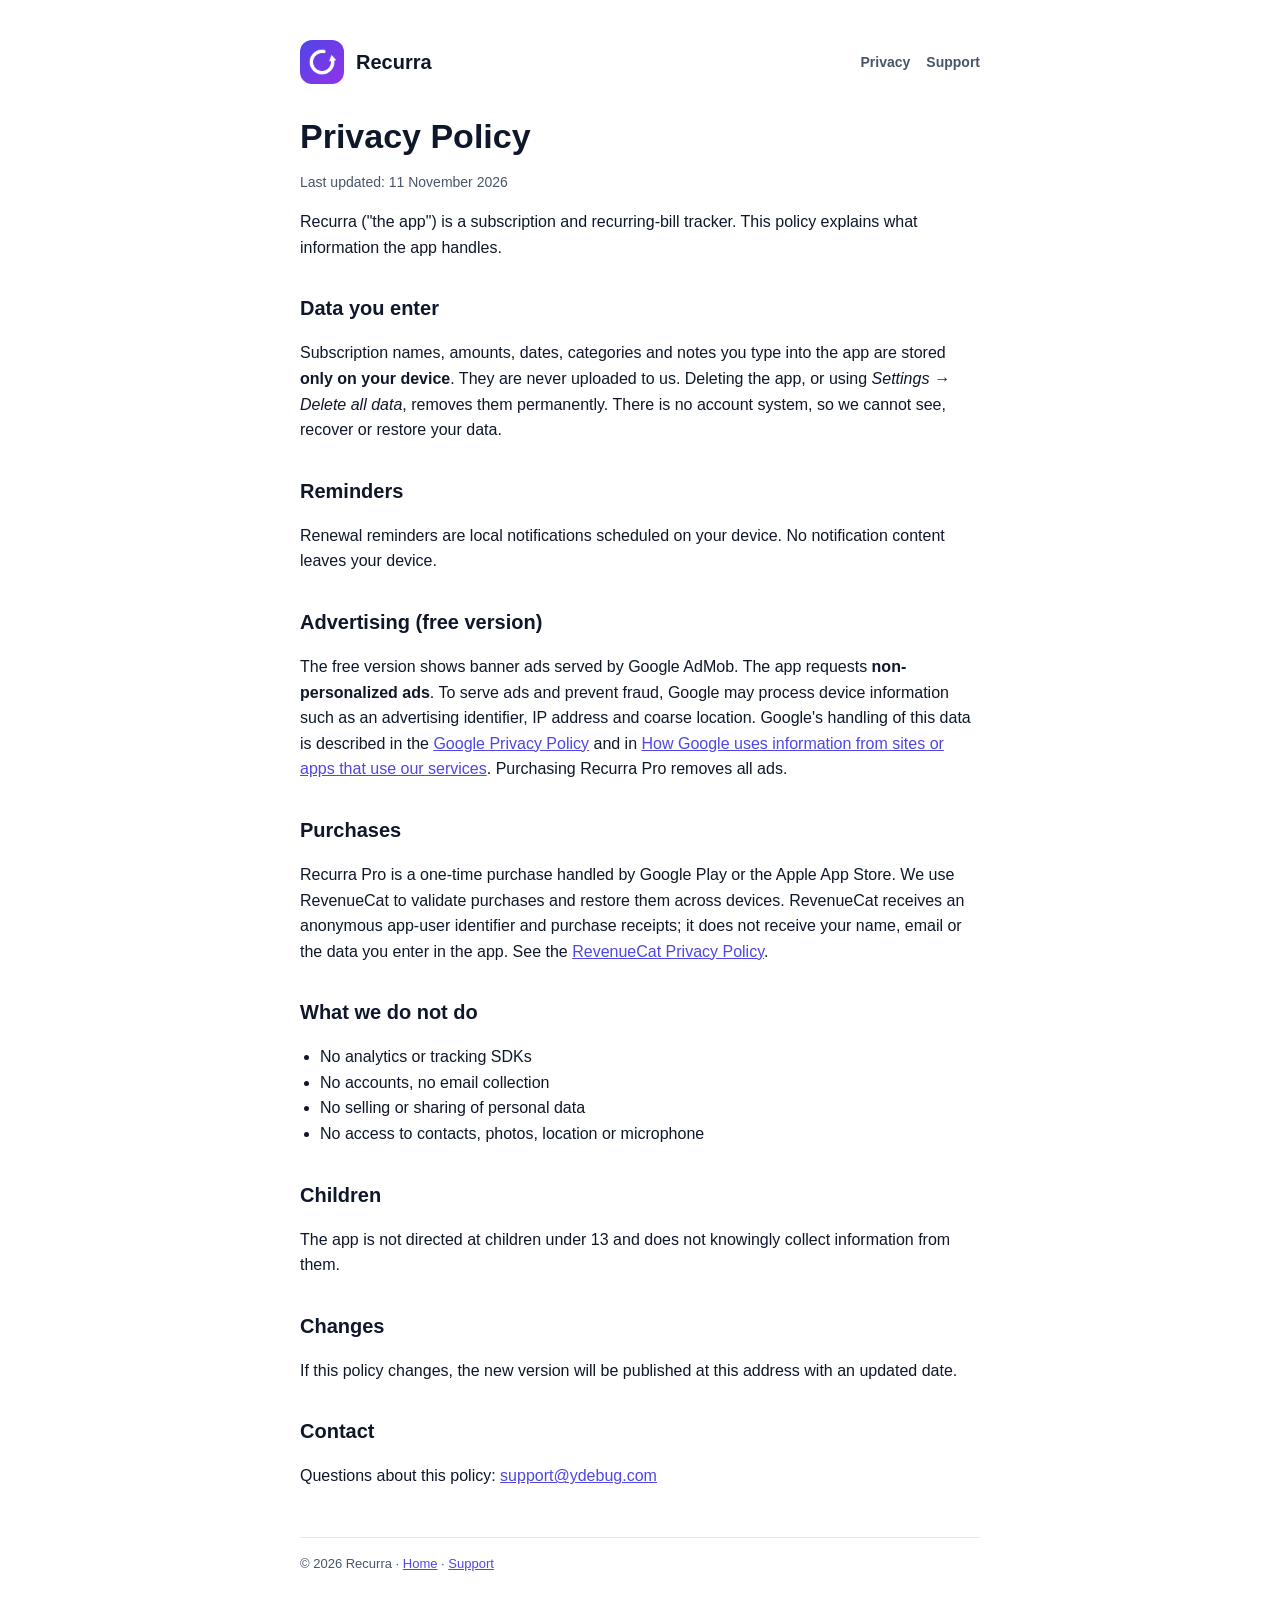
==== privacy.html @ 80aefc36 "Recurra website: landing, privacy policy and support pages Static site served by GitHub Pages. The p" ====
<!doctype html>
<html lang="en">
<head>
<meta charset="utf-8">
<meta name="viewport" content="width=device-width, initial-scale=1">
<title>Privacy Policy – Recurra</title>
<link rel="icon" href="icon.png">
<link rel="stylesheet" href="style.css">
</head>
<body>
<main>
<header><img src="icon.png" alt=""><a href="./">Recurra</a><nav style="margin-left:auto"><a href="privacy.html">Privacy</a><a href="support.html">Support</a></nav></header>
<h1>Privacy Policy</h1>
<p class="muted">Last updated: 11 November 2026</p>
<p>Recurra ("the app") is a subscription and recurring-bill tracker. This policy explains what information the app handles.</p>

<h2>Data you enter</h2>
<p>Subscription names, amounts, dates, categories and notes you type into the app are stored <strong>only on your device</strong>. They are never uploaded to us. Deleting the app, or using <em>Settings → Delete all data</em>, removes them permanently. There is no account system, so we cannot see, recover or restore your data.</p>

<h2>Reminders</h2>
<p>Renewal reminders are local notifications scheduled on your device. No notification content leaves your device.</p>

<h2>Advertising (free version)</h2>
<p>The free version shows banner ads served by Google AdMob. The app requests <strong>non-personalized ads</strong>. To serve ads and prevent fraud, Google may process device information such as an advertising identifier, IP address and coarse location. Google's handling of this data is described in the <a href="https://policies.google.com/privacy">Google Privacy Policy</a> and in <a href="https://policies.google.com/technologies/partner-sites">How Google uses information from sites or apps that use our services</a>. Purchasing Recurra Pro removes all ads.</p>

<h2>Purchases</h2>
<p>Recurra Pro is a one-time purchase handled by Google Play or the Apple App Store. We use RevenueCat to validate purchases and restore them across devices. RevenueCat receives an anonymous app-user identifier and purchase receipts; it does not receive your name, email or the data you enter in the app. See the <a href="https://www.revenuecat.com/privacy">RevenueCat Privacy Policy</a>.</p>

<h2>What we do not do</h2>
<ul>
<li>No analytics or tracking SDKs</li>
<li>No accounts, no email collection</li>
<li>No selling or sharing of personal data</li>
<li>No access to contacts, photos, location or microphone</li>
</ul>

<h2>Children</h2>
<p>The app is not directed at children under 13 and does not knowingly collect information from them.</p>

<h2>Changes</h2>
<p>If this policy changes, the new version will be published at this address with an updated date.</p>

<h2>Contact</h2>
<p>Questions about this policy: <a href="mailto:support@ydebug.com">support@ydebug.com</a></p>

<footer>© 2026 Recurra · <a href="./">Home</a> · <a href="support.html">Support</a></footer>
</main>
</body>
</html>
---- style.css ----
:root { --bg:#ffffff; --fg:#0f172a; --muted:#475569; --accent:#4F46E5; --card:#f1f5f9; --border:#e2e8f0; }
@media (prefers-color-scheme: dark) { :root { --bg:#0B0F1A; --fg:#e5e7eb; --muted:#9ca3af; --accent:#818cf8; --card:#151b2b; --border:#1f2937; } }
* { box-sizing: border-box; }
body { margin:0; background:var(--bg); color:var(--fg); font:16px/1.6 -apple-system,BlinkMacSystemFont,"Segoe UI",Roboto,Helvetica,Arial,sans-serif; }
main { max-width:720px; margin:0 auto; padding:40px 20px 64px; }
header { display:flex; align-items:center; gap:12px; margin-bottom:32px; }
header img { width:44px; height:44px; border-radius:12px; }
header a { color:inherit; text-decoration:none; font-weight:700; font-size:20px; }
nav a { color:var(--muted); text-decoration:none; margin-left:16px; font-size:14px; }
nav a:hover, a:hover { color:var(--accent); }
h1 { font-size:34px; line-height:1.2; margin:0 0 8px; }
h2 { font-size:20px; margin:32px 0 8px; }
p, li { color:var(--fg); }
.lead { font-size:18px; color:var(--muted); }
.card { background:var(--card); border:1px solid var(--border); border-radius:16px; padding:20px 24px; margin:16px 0; }
.muted { color:var(--muted); font-size:14px; }
a { color:var(--accent); }
ul { padding-left:20px; }
footer { margin-top:48px; color:var(--muted); font-size:13px; border-top:1px solid var(--border); padding-top:16px; }
.btn { display:inline-block; background:var(--accent); color:#fff !important; padding:12px 20px; border-radius:12px; text-decoration:none; font-weight:600; }
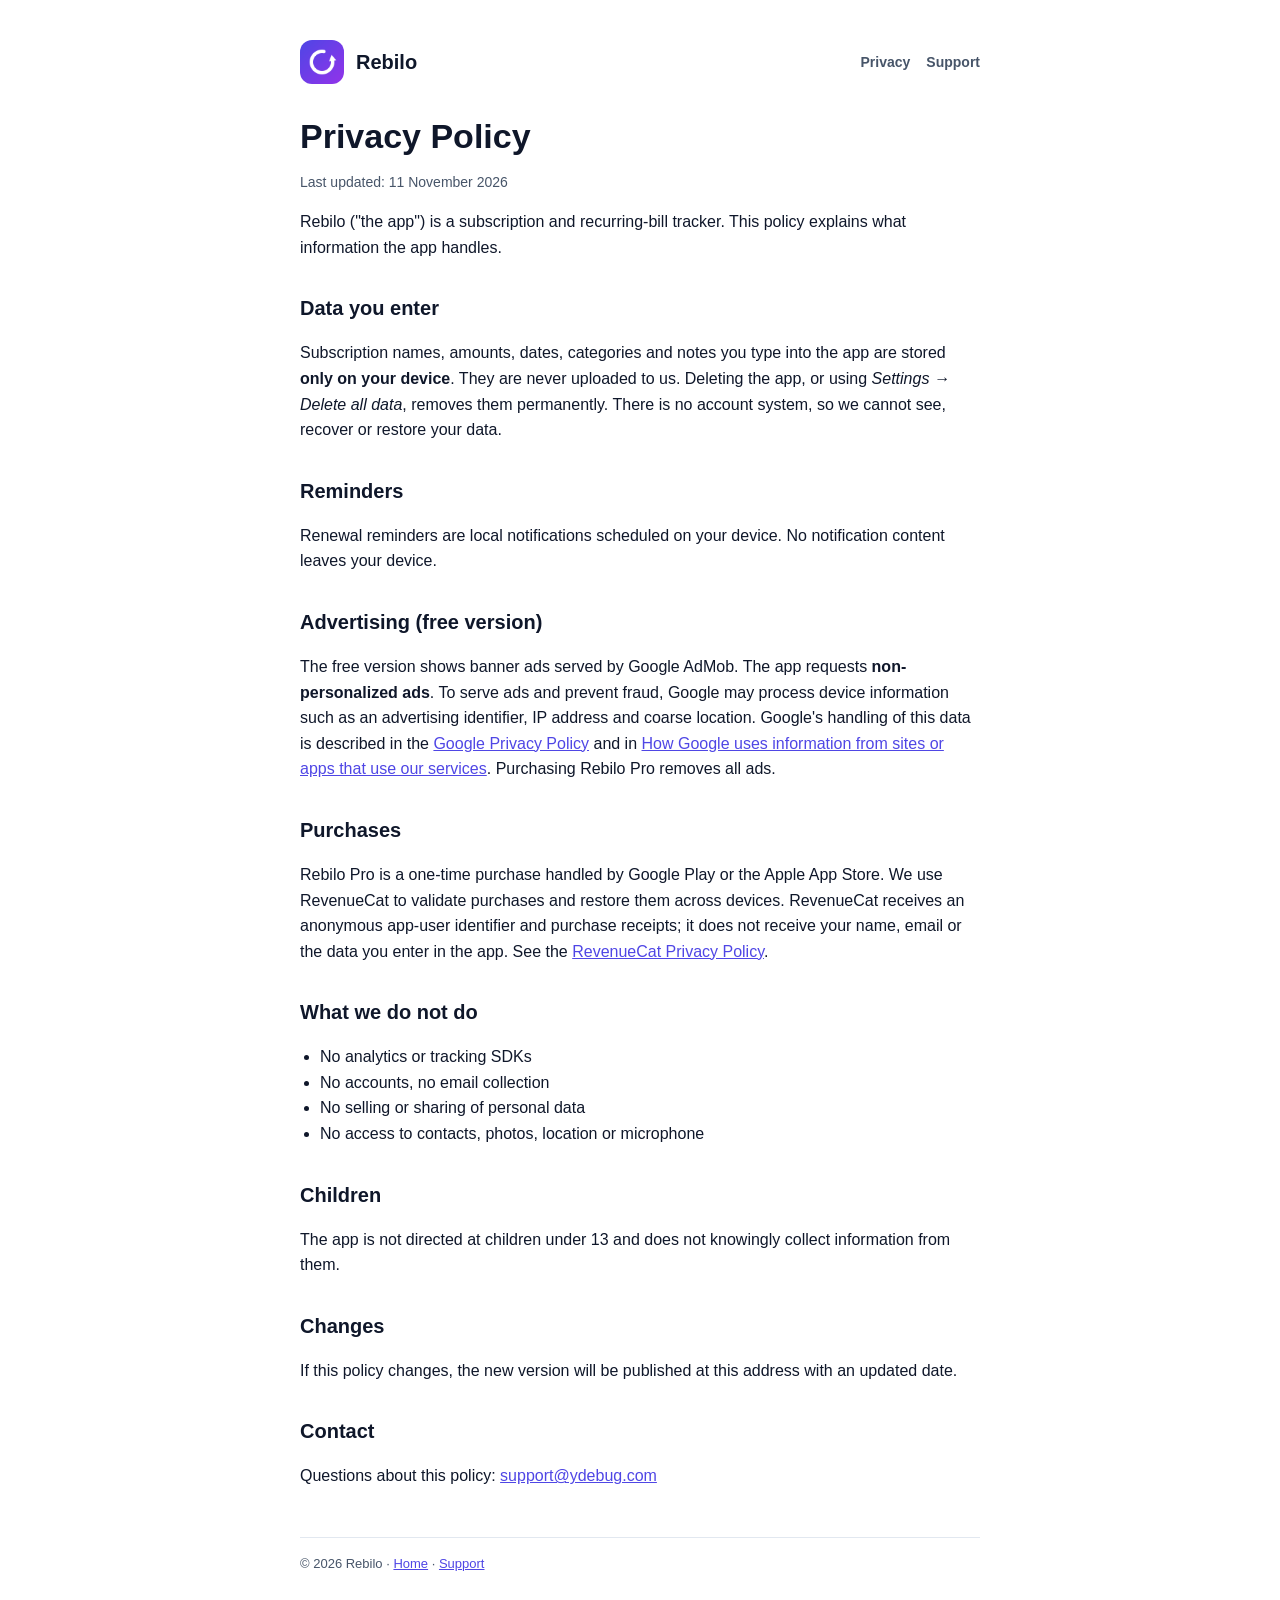
==== commit 14fa2a35: "Rename app to Rebilo in site text Co-Authored-By: Claude Sonnet 5.5 <noreply@anthropic.com>" ====
--- a/privacy.html
+++ b/privacy.html
@@ -3,16 +3,16 @@
 <head>
 <meta charset="utf-8">
 <meta name="viewport" content="width=device-width, initial-scale=1">
-<title>Privacy Policy – Recurra</title>
+<title>Privacy Policy – Rebilo</title>
 <link rel="icon" href="icon.png">
 <link rel="stylesheet" href="style.css">
 </head>
 <body>
 <main>
-<header><img src="icon.png" alt=""><a href="./">Recurra</a><nav style="margin-left:auto"><a href="privacy.html">Privacy</a><a href="support.html">Support</a></nav></header>
+<header><img src="icon.png" alt=""><a href="./">Rebilo</a><nav style="margin-left:auto"><a href="privacy.html">Privacy</a><a href="support.html">Support</a></nav></header>
 <h1>Privacy Policy</h1>
 <p class="muted">Last updated: 11 November 2026</p>
-<p>Recurra ("the app") is a subscription and recurring-bill tracker. This policy explains what information the app handles.</p>
+<p>Rebilo ("the app") is a subscription and recurring-bill tracker. This policy explains what information the app handles.</p>
 
 <h2>Data you enter</h2>
 <p>Subscription names, amounts, dates, categories and notes you type into the app are stored <strong>only on your device</strong>. They are never uploaded to us. Deleting the app, or using <em>Settings → Delete all data</em>, removes them permanently. There is no account system, so we cannot see, recover or restore your data.</p>
@@ -21,10 +21,10 @@
 <p>Renewal reminders are local notifications scheduled on your device. No notification content leaves your device.</p>
 
 <h2>Advertising (free version)</h2>
-<p>The free version shows banner ads served by Google AdMob. The app requests <strong>non-personalized ads</strong>. To serve ads and prevent fraud, Google may process device information such as an advertising identifier, IP address and coarse location. Google's handling of this data is described in the <a href="https://policies.google.com/privacy">Google Privacy Policy</a> and in <a href="https://policies.google.com/technologies/partner-sites">How Google uses information from sites or apps that use our services</a>. Purchasing Recurra Pro removes all ads.</p>
+<p>The free version shows banner ads served by Google AdMob. The app requests <strong>non-personalized ads</strong>. To serve ads and prevent fraud, Google may process device information such as an advertising identifier, IP address and coarse location. Google's handling of this data is described in the <a href="https://policies.google.com/privacy">Google Privacy Policy</a> and in <a href="https://policies.google.com/technologies/partner-sites">How Google uses information from sites or apps that use our services</a>. Purchasing Rebilo Pro removes all ads.</p>
 
 <h2>Purchases</h2>
-<p>Recurra Pro is a one-time purchase handled by Google Play or the Apple App Store. We use RevenueCat to validate purchases and restore them across devices. RevenueCat receives an anonymous app-user identifier and purchase receipts; it does not receive your name, email or the data you enter in the app. See the <a href="https://www.revenuecat.com/privacy">RevenueCat Privacy Policy</a>.</p>
+<p>Rebilo Pro is a one-time purchase handled by Google Play or the Apple App Store. We use RevenueCat to validate purchases and restore them across devices. RevenueCat receives an anonymous app-user identifier and purchase receipts; it does not receive your name, email or the data you enter in the app. See the <a href="https://www.revenuecat.com/privacy">RevenueCat Privacy Policy</a>.</p>
 
 <h2>What we do not do</h2>
 <ul>
@@ -43,7 +43,7 @@
 <h2>Contact</h2>
 <p>Questions about this policy: <a href="mailto:support@ydebug.com">support@ydebug.com</a></p>
 
-<footer>© 2026 Recurra · <a href="./">Home</a> · <a href="support.html">Support</a></footer>
+<footer>© 2026 Rebilo · <a href="./">Home</a> · <a href="support.html">Support</a></footer>
 </main>
 </body>
 </html>
